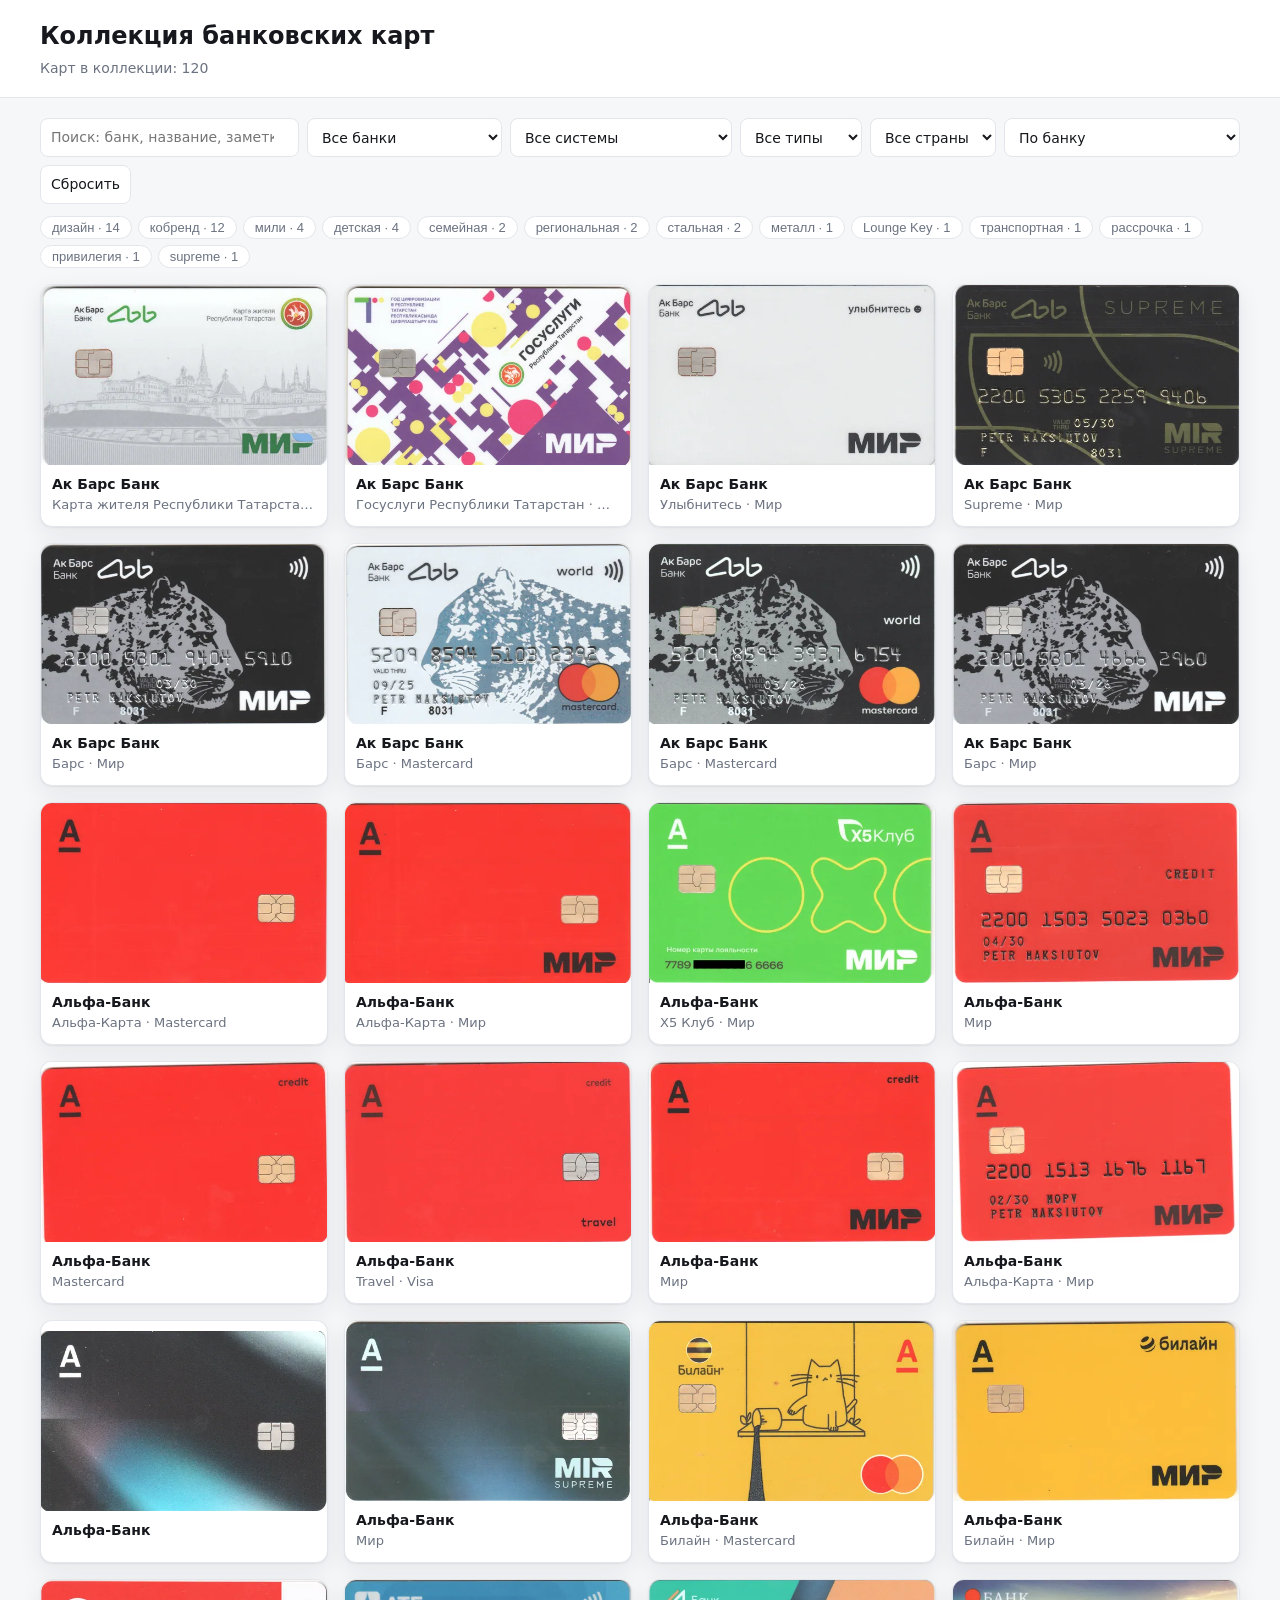
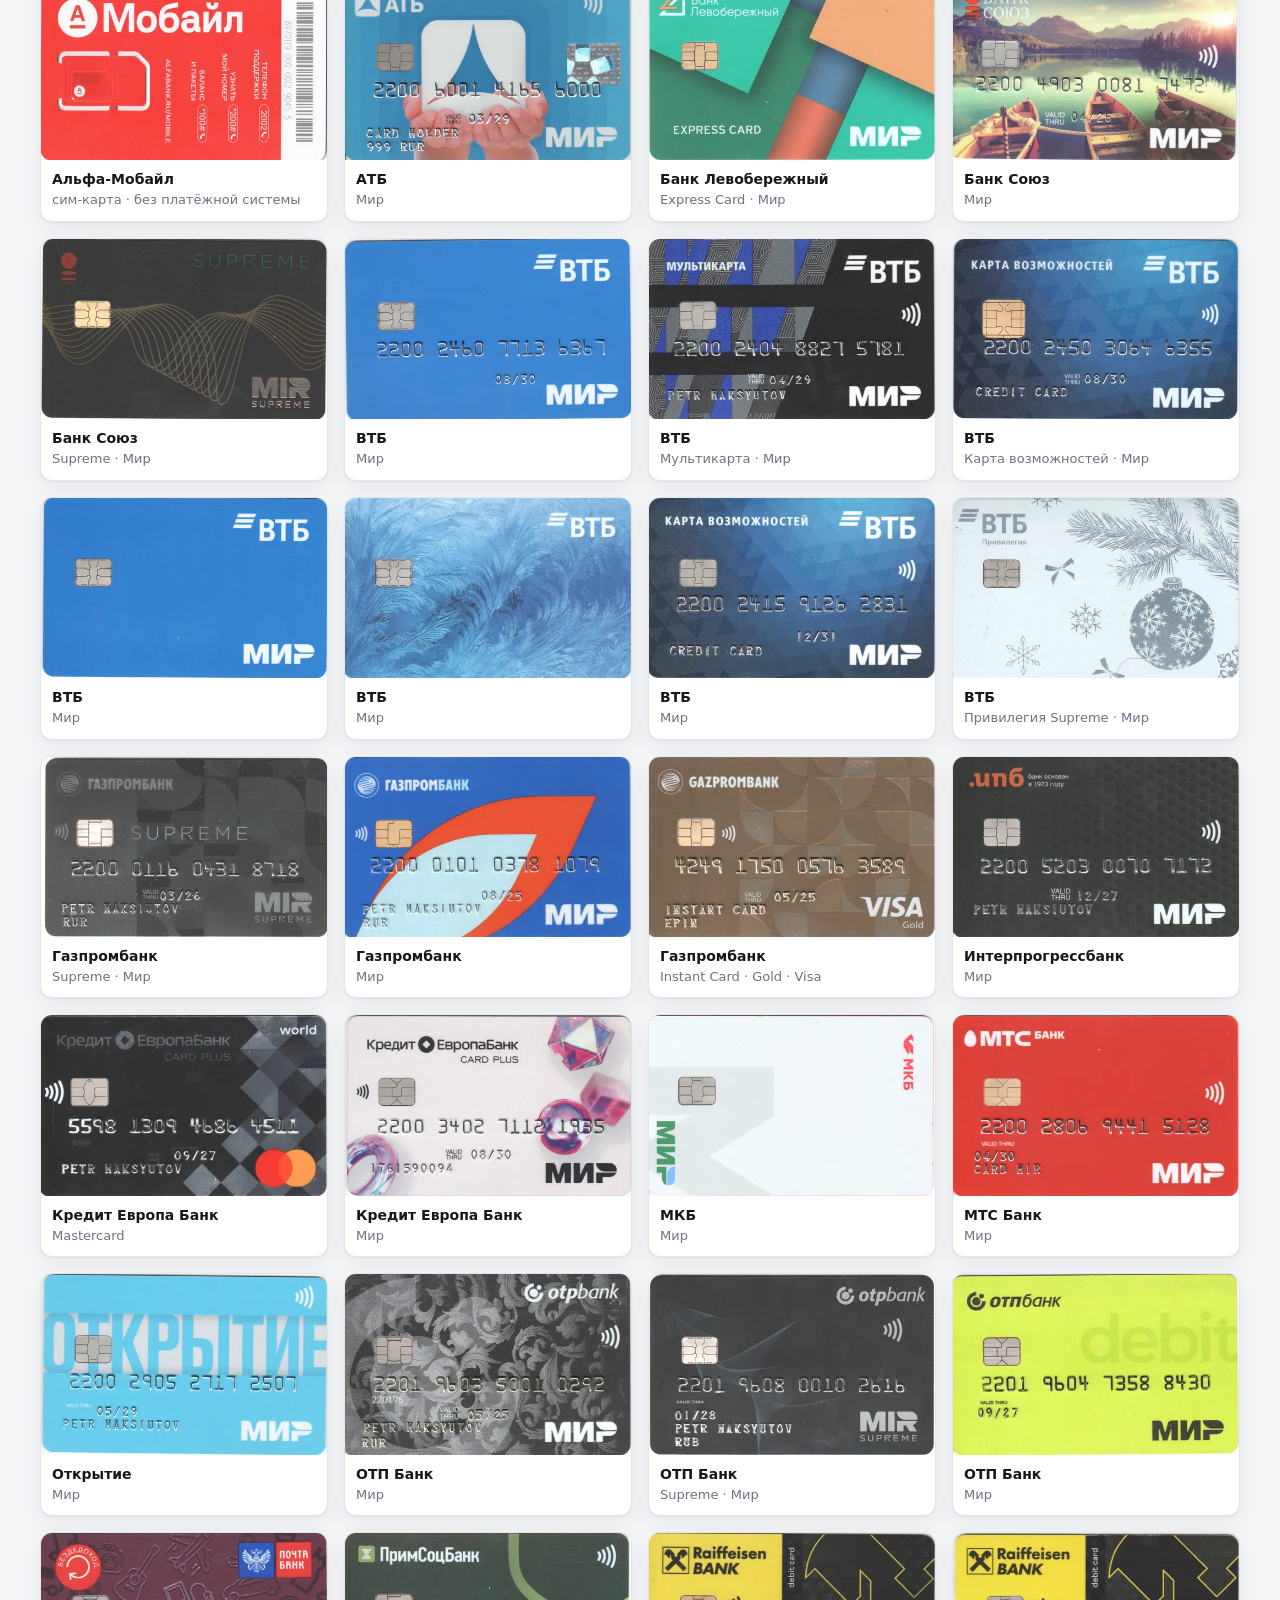
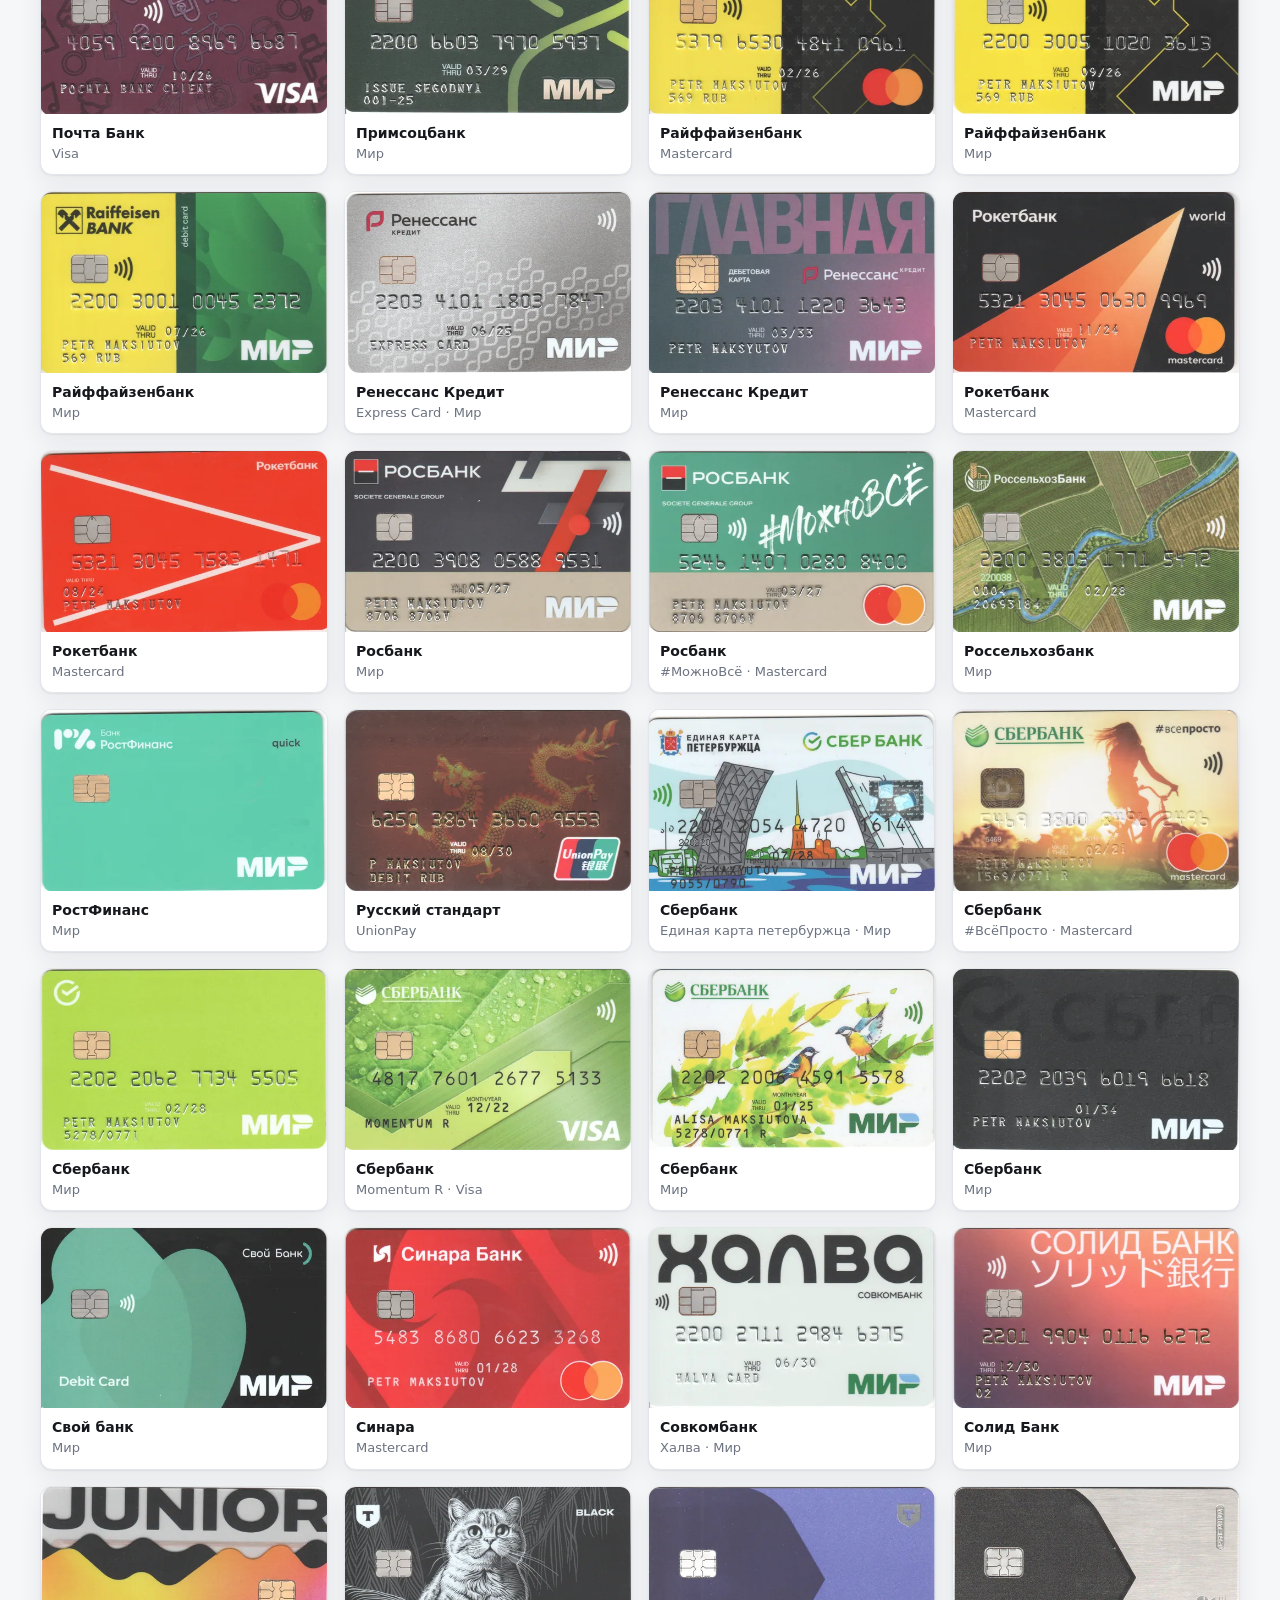
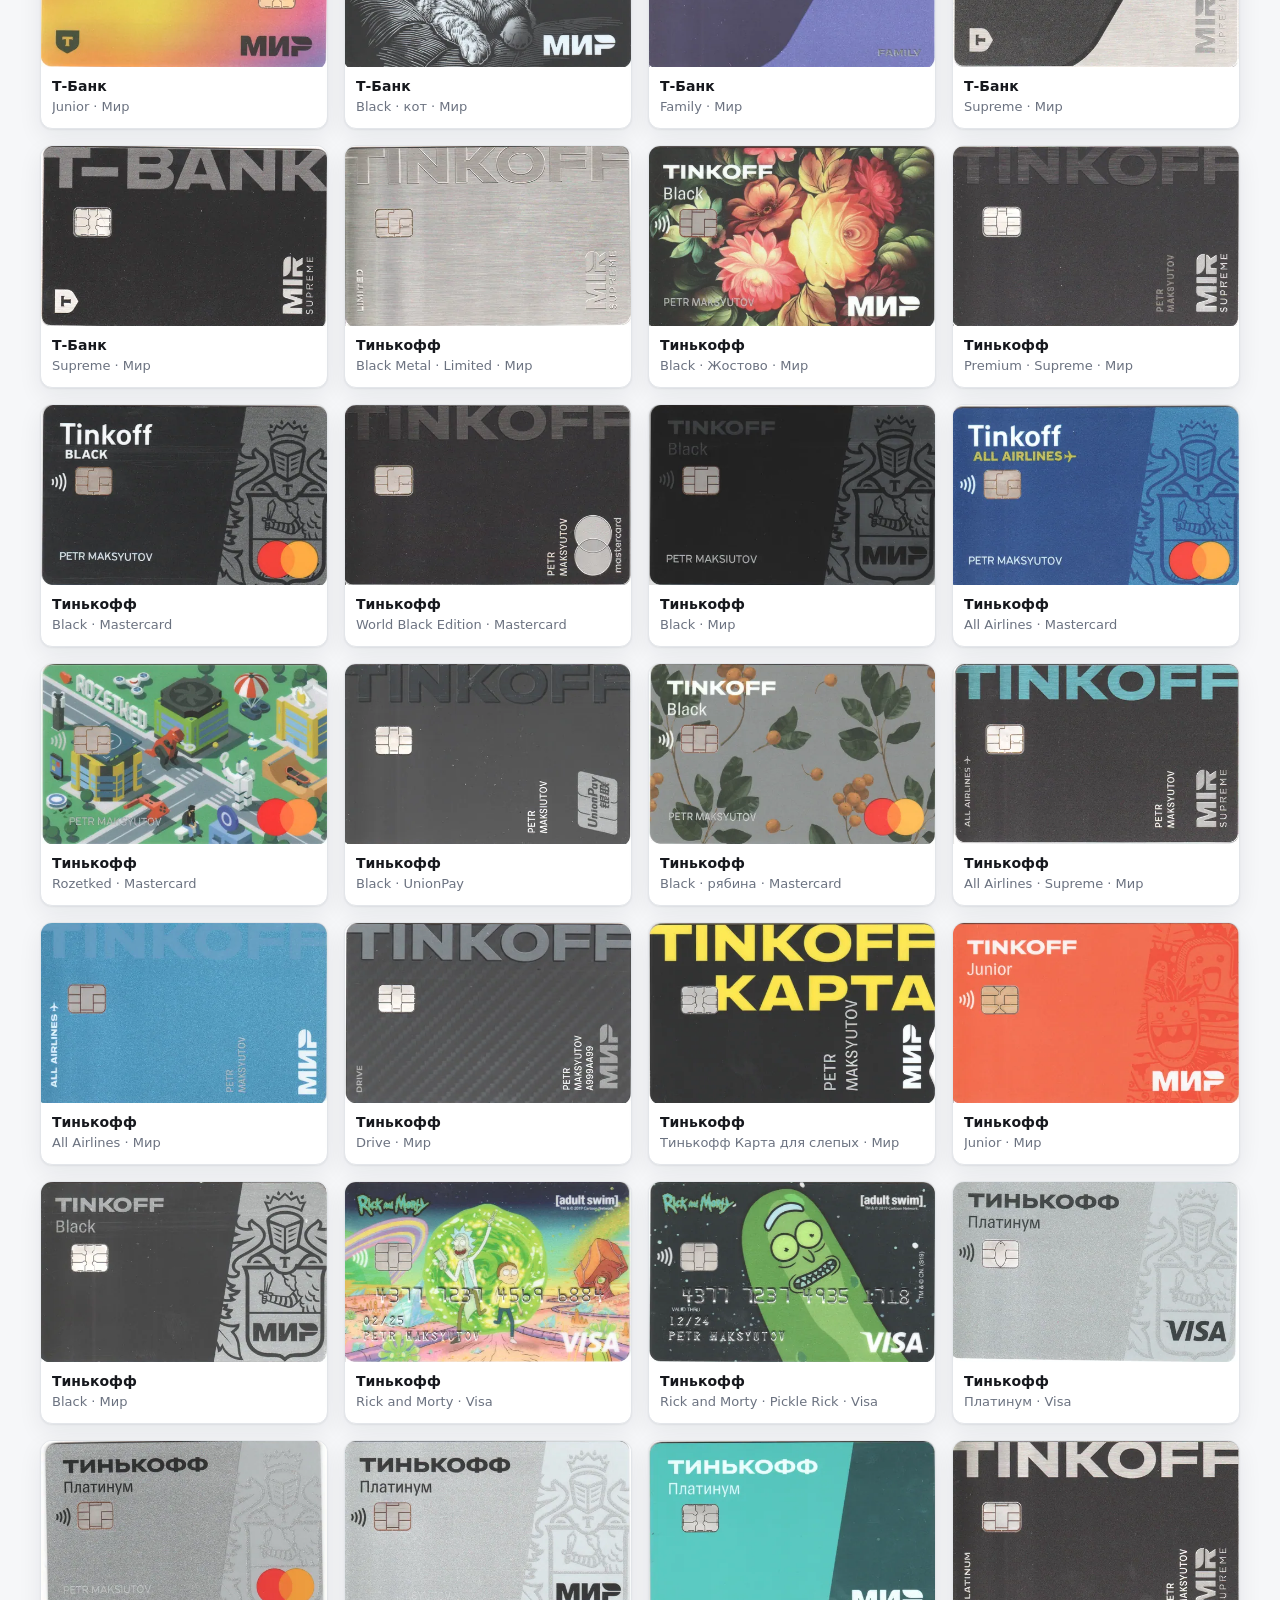
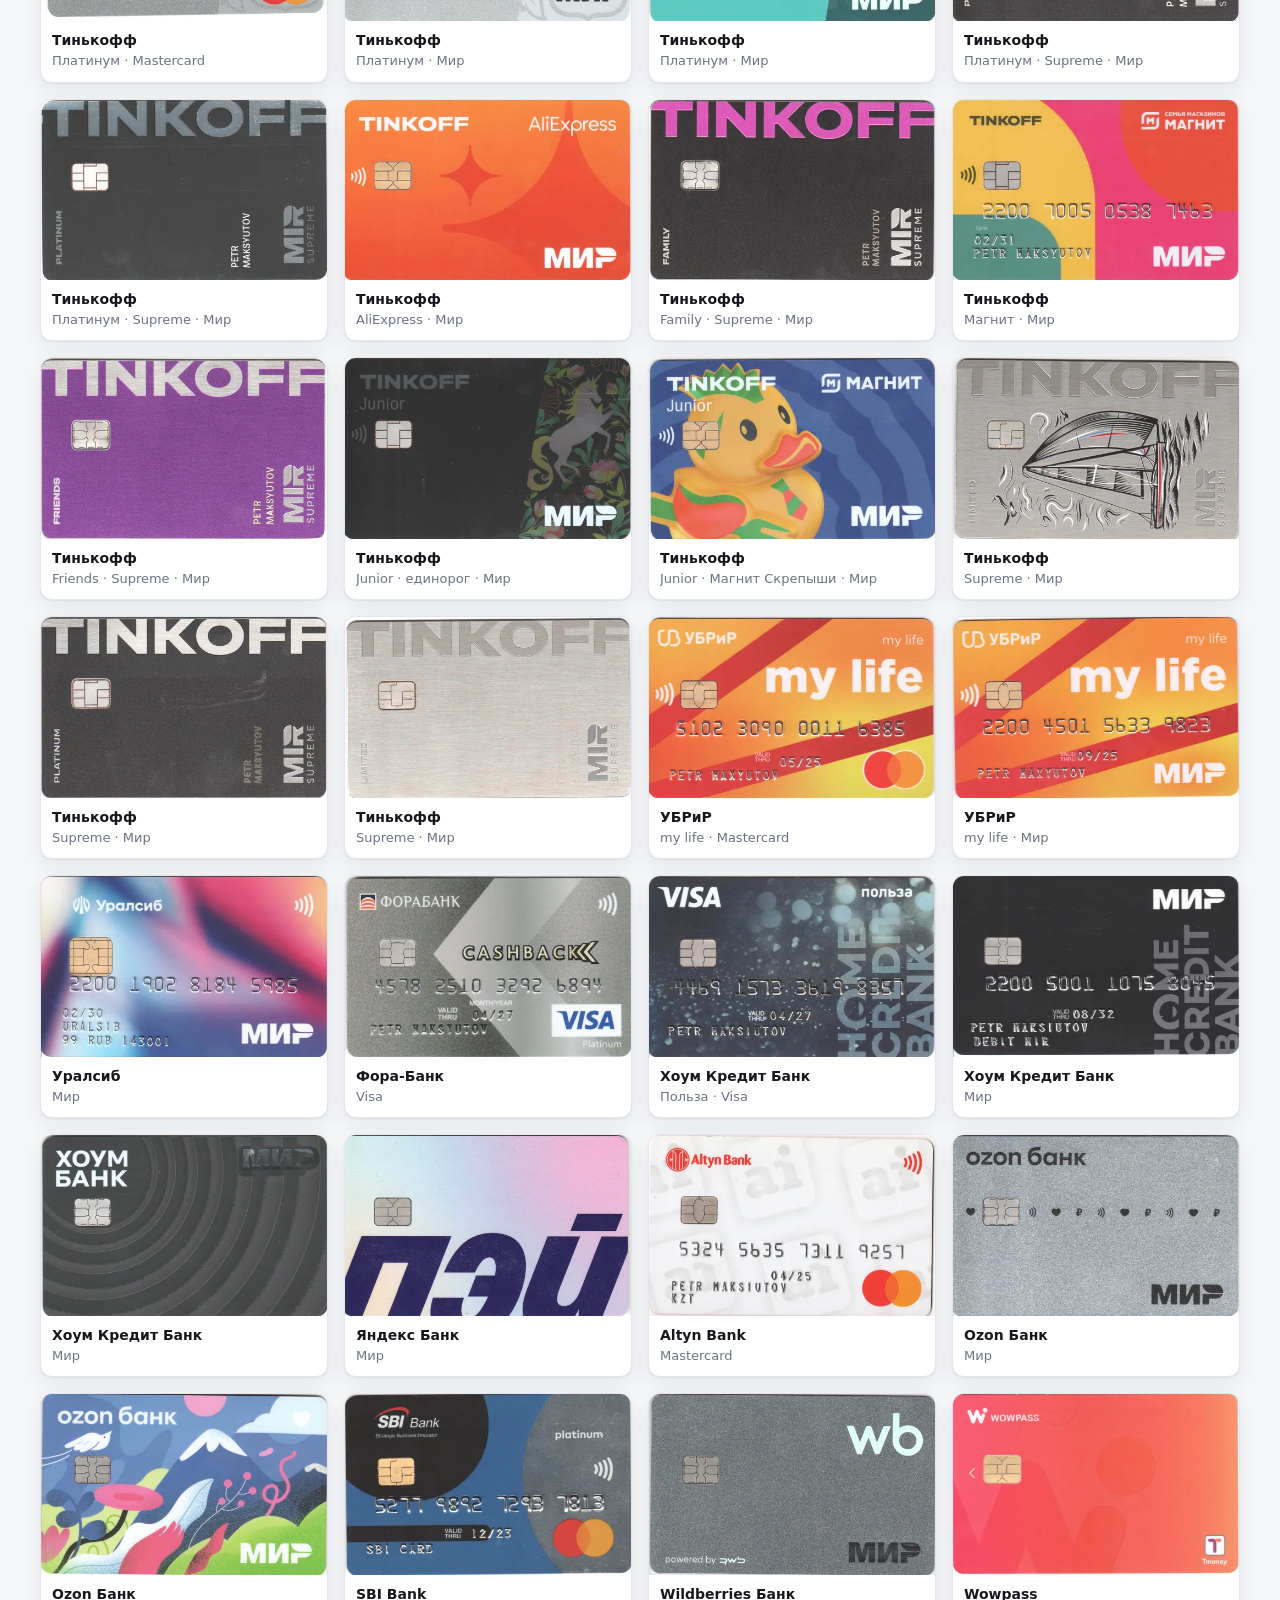
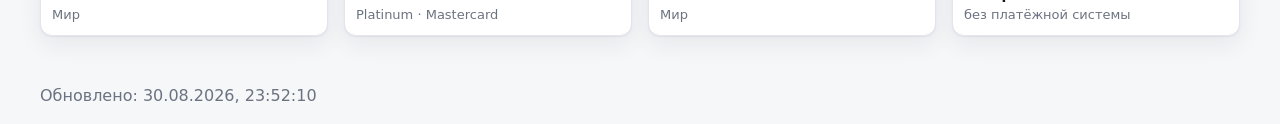
==== index.html @ c851f7f2 "Initial commit" ====
<!doctype html>
<html lang="ru">
<head>
<meta charset="utf-8">
<meta name="viewport" content="width=device-width,initial-scale=1">
<title>Коллекция банковских карт</title>
<meta name="description" content="Каталог коллекции банковских карт со сканами обеих сторон.">
<link rel="stylesheet" href="assets/site.css">
</head>
<body>
<header class="top">
  <div class="wrap">
    <h1>Коллекция банковских карт</h1>
    <p id="count" class="muted"></p>
  </div>
</header>

<div class="wrap">
  <div class="controls">
    <input id="q" type="search" placeholder="Поиск: банк, название, заметки…" autocomplete="off">
    <select id="f-bank"><option value="">Все банки</option></select>
    <select id="f-network"><option value="">Все системы</option></select>
    <select id="f-type"><option value="">Все типы</option></select>
    <select id="f-country"><option value="">Все страны</option></select>
    <select id="sort">
      <option value="bank">По банку</option>
      <option value="id">По порядку сканирования</option>
      <option value="title">По названию</option>
    </select>
    <button id="reset" type="button">Сбросить</button>
  </div>
  <div id="tags" class="tags"></div>
  <div id="grid" class="grid"></div>
  <p id="none" class="muted empty" hidden>Ничего не найдено.</p>
</div>

<footer class="wrap muted">
  <p id="generated"></p>
</footer>

<dialog id="detail">
  <button class="close" value="close" aria-label="Закрыть">×</button>
  <div class="detail-body">
    <div class="shots" id="d-shots"></div>
    <div class="meta">
      <h2 id="d-title"></h2>
      <dl id="d-meta"></dl>
      <p id="d-notes"></p>
      <div class="nav">
        <button id="d-prev" type="button">← предыдущая</button>
        <button id="d-next" type="button">следующая →</button>
      </div>
    </div>
  </div>
</dialog>

<script src="assets/site.js"></script>
</body>
</html>
---- assets/site.css ----
:root{
  --bg:#f6f7f9; --card:#fff; --fg:#16181d; --muted:#6b7280;
  --line:#e3e6ea; --accent:#2f6fed; --shadow:0 1px 2px rgba(16,24,40,.06),0 8px 24px rgba(16,24,40,.07);
}
@media (prefers-color-scheme: dark){
  :root{
    --bg:#101216; --card:#191c22; --fg:#e7e9ee; --muted:#949cab;
    --line:#272c35; --accent:#6aa6ff; --shadow:0 1px 2px rgba(0,0,0,.4),0 8px 24px rgba(0,0,0,.35);
  }
}
*{box-sizing:border-box}
body{margin:0;background:var(--bg);color:var(--fg);
  font:16px/1.5 -apple-system,"Segoe UI",Roboto,system-ui,sans-serif}
.wrap{max-width:1240px;margin:0 auto;padding:0 20px}
.muted{color:var(--muted)}
h1{font-size:24px;margin:0}

.top{border-bottom:1px solid var(--line);background:var(--card);padding:18px 0;margin-bottom:20px}
.top p{margin:4px 0 0;font-size:14px}

.controls{display:flex;flex-wrap:wrap;gap:8px;margin-bottom:12px}
.controls input,.controls select,.controls button{
  background:var(--card);color:var(--fg);border:1px solid var(--line);
  border-radius:8px;padding:8px 10px;font:inherit;font-size:14px}
.controls input{flex:1 1 240px;min-width:180px}
.controls button{cursor:pointer}
.controls button:hover{border-color:var(--accent)}

.tags{display:flex;flex-wrap:wrap;gap:6px;margin-bottom:16px}
.tag{border:1px solid var(--line);background:var(--card);border-radius:999px;
  padding:3px 11px;font-size:13px;cursor:pointer;color:var(--muted)}
.tag[aria-pressed="true"]{background:var(--accent);border-color:var(--accent);color:#fff}

.grid{display:grid;gap:16px;grid-template-columns:repeat(auto-fill,minmax(230px,1fr));
  padding-bottom:32px}
.item{background:var(--card);border:1px solid var(--line);border-radius:12px;overflow:hidden;
  cursor:pointer;box-shadow:var(--shadow);text-align:left;padding:0;font:inherit;color:inherit;
  transition:transform .12s ease}
.item:hover{transform:translateY(-2px)}
.item img{width:100%;aspect-ratio:1.585;object-fit:cover;display:block;background:#0b0d10}
.item .cap{padding:9px 11px 11px}
.item .cap b{display:block;font-weight:600;font-size:14px}
.item .cap span{display:block;color:var(--muted);font-size:13px;
  overflow:hidden;text-overflow:ellipsis;white-space:nowrap}
.empty{padding:40px 0;text-align:center}

dialog{border:none;border-radius:14px;padding:0;background:var(--card);color:var(--fg);
  max-width:min(1150px,94vw);width:100%;max-height:92vh;overflow:auto;box-shadow:var(--shadow)}
dialog::backdrop{background:rgba(8,10,14,.72)}
.close{position:absolute;top:10px;right:12px;background:transparent;border:0;color:var(--muted);
  font-size:26px;line-height:1;cursor:pointer;z-index:2}
.detail-body{display:grid;grid-template-columns:minmax(0,2fr) minmax(230px,1fr);gap:22px;padding:22px}
.shots{display:grid;gap:12px}
.shots figure{margin:0}
.shots img{width:100%;max-height:40vh;object-fit:contain;border-radius:8px;display:block;
  background:#0b0d10}
.shots figcaption{font-size:12px;color:var(--muted);padding-top:4px}
.meta h2{margin:0 0 12px;font-size:19px}
.meta dl{display:grid;grid-template-columns:auto 1fr;gap:5px 12px;margin:0 0 14px;font-size:14px}
.meta dt{color:var(--muted)}
.meta dd{margin:0}
.meta .nav{display:flex;gap:8px;margin-top:16px}
.meta .nav button{flex:1;background:var(--bg);color:var(--fg);border:1px solid var(--line);
  border-radius:8px;padding:7px;font:inherit;font-size:13px;cursor:pointer}
.meta .nav button:hover{border-color:var(--accent)}

@media (max-width:760px){
  .detail-body{grid-template-columns:1fr;padding:16px}
  .grid{grid-template-columns:repeat(auto-fill,minmax(150px,1fr));gap:12px}
}
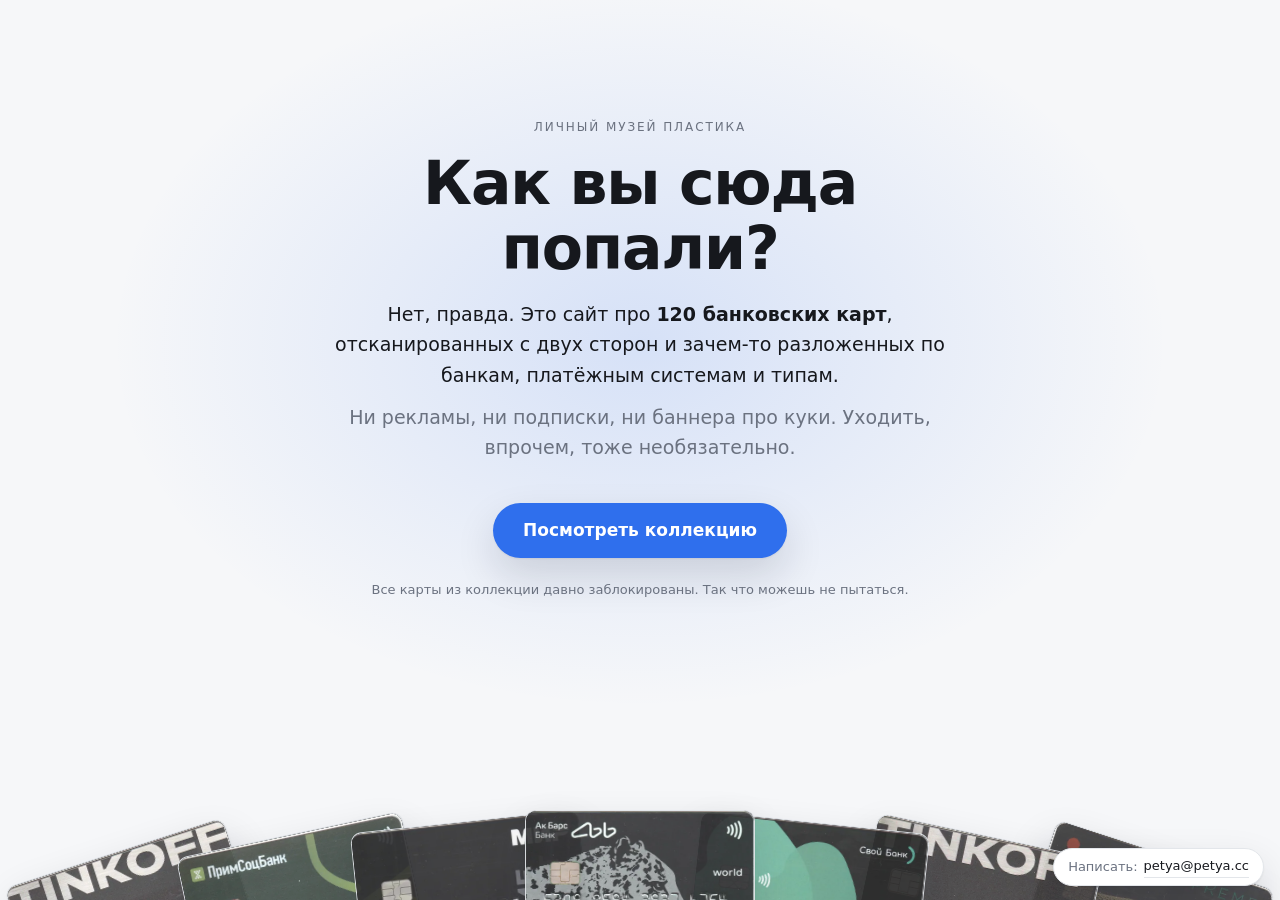
==== commit 3170c8b3: "Лендинг как точка входа, галерея на collection.html Главной страницей стал лендинг с кнопкой в колле" ====
--- a/index.html
+++ b/index.html
@@ -4,56 +4,40 @@
 <meta charset="utf-8">
 <meta name="viewport" content="width=device-width,initial-scale=1">
 <title>Коллекция банковских карт</title>
-<meta name="description" content="Каталог коллекции банковских карт со сканами обеих сторон.">
-<link rel="stylesheet" href="assets/site.css">
+<meta name="description" content="Личная коллекция банковских карт со сканами обеих сторон.">
+<link rel="stylesheet" href="assets/landing.css">
 </head>
 <body>
-<header class="top">
-  <div class="wrap">
-    <h1>Коллекция банковских карт</h1>
-    <p id="count" class="muted"></p>
-  </div>
-</header>
 
-<div class="wrap">
-  <div class="controls">
-    <input id="q" type="search" placeholder="Поиск: банк, название, заметки…" autocomplete="off">
-    <select id="f-bank"><option value="">Все банки</option></select>
-    <select id="f-network"><option value="">Все системы</option></select>
-    <select id="f-type"><option value="">Все типы</option></select>
-    <select id="f-country"><option value="">Все страны</option></select>
-    <select id="sort">
-      <option value="bank">По банку</option>
-      <option value="id">По порядку сканирования</option>
-      <option value="title">По названию</option>
-    </select>
-    <button id="reset" type="button">Сбросить</button>
-  </div>
-  <div id="tags" class="tags"></div>
-  <div id="grid" class="grid"></div>
-  <p id="none" class="muted empty" hidden>Ничего не найдено.</p>
+<div class="stage">
+  <main class="hero">
+    <p class="kicker">Личный музей пластика</p>
+    <h1>Как вы сюда попали?</h1>
+    <p class="lead">
+      Нет, правда. Это сайт про <b><span id="count">120</span> банковских карт</b>,
+      отсканированных с двух сторон и зачем-то разложенных по банкам,
+      платёжным системам и типам.
+    </p>
+    <p class="lead muted">
+      Ни рекламы, ни подписки, ни баннера про куки. Уходить, впрочем, тоже необязательно.
+    </p>
+
+    <a class="cta" href="collection.html">Посмотреть коллекцию</a>
+
+    <p class="note">
+      Все карты из коллекции давно заблокированы. Так что можешь не пытаться.
+    </p>
+  </main>
+
+  <div class="fan" id="fan" aria-hidden="true"></div>
 </div>
 
-<footer class="wrap muted">
-  <p id="generated"></p>
+<footer class="corner">
+  <a id="mail" href="#" title="Написать письмо">
+    <span class="muted">Написать:</span><span id="mailaddr">…</span>
+  </a>
 </footer>
 
-<dialog id="detail">
-  <button class="close" value="close" aria-label="Закрыть">×</button>
-  <div class="detail-body">
-    <div class="shots" id="d-shots"></div>
-    <div class="meta">
-      <h2 id="d-title"></h2>
-      <dl id="d-meta"></dl>
-      <p id="d-notes"></p>
-      <div class="nav">
-        <button id="d-prev" type="button">← предыдущая</button>
-        <button id="d-next" type="button">следующая →</button>
-      </div>
-    </div>
-  </div>
-</dialog>
-
-<script src="assets/site.js"></script>
+<script src="assets/landing.js"></script>
 </body>
 </html>
--- a/assets/landing.css
+++ b/assets/landing.css
@@ -0,0 +1,104 @@
+:root{
+  --bg:#f6f7f9; --card:#fff; --fg:#16181d; --muted:#6b7280;
+  --line:#e3e6ea; --accent:#2f6fed; --accent-fg:#fff;
+  --glow:rgba(47,111,237,.16);
+  --shadow:0 1px 2px rgba(16,24,40,.06),0 18px 40px rgba(16,24,40,.14);
+}
+@media (prefers-color-scheme: dark){
+  :root{
+    --bg:#0e1014; --card:#191c22; --fg:#e7e9ee; --muted:#949cab;
+    --line:#272c35; --accent:#6aa6ff; --accent-fg:#0d1117;
+    --glow:rgba(106,166,255,.20);
+    --shadow:0 1px 2px rgba(0,0,0,.5),0 18px 44px rgba(0,0,0,.55);
+  }
+}
+*{box-sizing:border-box}
+html,body{height:100%}
+body{
+  margin:0;background:var(--bg);color:var(--fg);
+  font:16px/1.6 -apple-system,"Segoe UI",Roboto,system-ui,sans-serif;
+  overflow-x:hidden;
+}
+.muted{color:var(--muted)}
+
+/* Мягкое свечение за текстом, чтобы веер карт не мешал читать */
+.stage{
+  position:relative;min-height:100%;display:flex;flex-direction:column;
+  align-items:center;justify-content:center;
+  padding:clamp(24px,5vh,48px) 20px 0;overflow:hidden;
+}
+.stage::before{
+  content:"";position:absolute;left:50%;top:38%;width:min(1100px,140vw);height:min(760px,110vh);
+  transform:translate(-50%,-50%);background:radial-gradient(ellipse at center,var(--glow),transparent 68%);
+  pointer-events:none;
+}
+
+.hero{position:relative;z-index:2;max-width:640px;text-align:center;margin:auto 0}
+.kicker{
+  margin:0 0 14px;font-size:12px;letter-spacing:.16em;text-transform:uppercase;
+  color:var(--muted);
+}
+h1{
+  margin:0 0 18px;font-size:clamp(34px,7vw,60px);line-height:1.08;
+  letter-spacing:-.02em;font-weight:700;
+}
+.lead{margin:0 0 12px;font-size:clamp(16px,2.1vw,19px)}
+.lead b{font-weight:600}
+
+.cta{
+  display:inline-block;margin:clamp(16px,3.4vh,28px) 0 0;padding:14px 30px;border-radius:999px;
+  background:var(--accent);color:var(--accent-fg);text-decoration:none;
+  font-weight:600;font-size:17px;box-shadow:var(--shadow);
+  transition:transform .14s ease,filter .14s ease;
+}
+.cta:hover{transform:translateY(-2px);filter:brightness(1.06)}
+.cta:active{transform:translateY(0)}
+.cta:focus-visible{outline:3px solid var(--accent);outline-offset:3px}
+
+.note{margin:clamp(14px,2.6vh,22px) 0 0;font-size:13px;color:var(--muted)}
+
+/* Веер сканов, выглядывающий из-за нижнего края */
+.fan{
+  position:relative;z-index:1;width:100%;max-width:1100px;height:190px;
+  margin-top:clamp(14px,4vh,36px);pointer-events:none;
+}
+.fan img{
+  position:absolute;left:50%;bottom:-58px;width:230px;border-radius:11px;
+  border:1px solid var(--line);background:#0b0d10;box-shadow:var(--shadow);
+  opacity:0;animation:rise .7s cubic-bezier(.22,.8,.3,1) forwards;
+}
+@keyframes rise{to{opacity:.92}}
+@media (prefers-reduced-motion: reduce){
+  .fan img{animation:none;opacity:.92}
+  .cta{transition:none}
+}
+
+.corner{
+  position:fixed;right:16px;bottom:14px;z-index:3;font-size:13px;
+  background:var(--card);border:1px solid var(--line);border-radius:999px;
+  box-shadow:var(--shadow);
+}
+/* Ссылка занимает всю плашку: клик по слову «Написать» тоже открывает письмо */
+.corner a{
+  display:flex;align-items:center;gap:6px;padding:7px 14px;
+  color:var(--fg);text-decoration:none;border-radius:inherit;
+}
+.corner a #mailaddr{border-bottom:1px solid var(--line)}
+.corner a:hover{color:var(--accent)}
+.corner a:hover #mailaddr{border-bottom-color:currentColor}
+.corner a:focus-visible{outline:3px solid var(--accent);outline-offset:2px}
+
+@media (max-width:640px){
+  .stage{padding-top:36px}
+  .fan{height:130px}
+  .fan img{width:160px;bottom:-40px}
+  .corner{right:10px;bottom:10px;font-size:12px}
+}
+
+/* Низкие окна: убираем воздух, чтобы кнопка оставалась на первом экране */
+@media (max-height:640px){
+  h1{margin-bottom:12px}
+  .lead{font-size:15px;margin-bottom:8px}
+  .fan{height:110px}
+  .fan img{width:150px;bottom:-34px}
+}
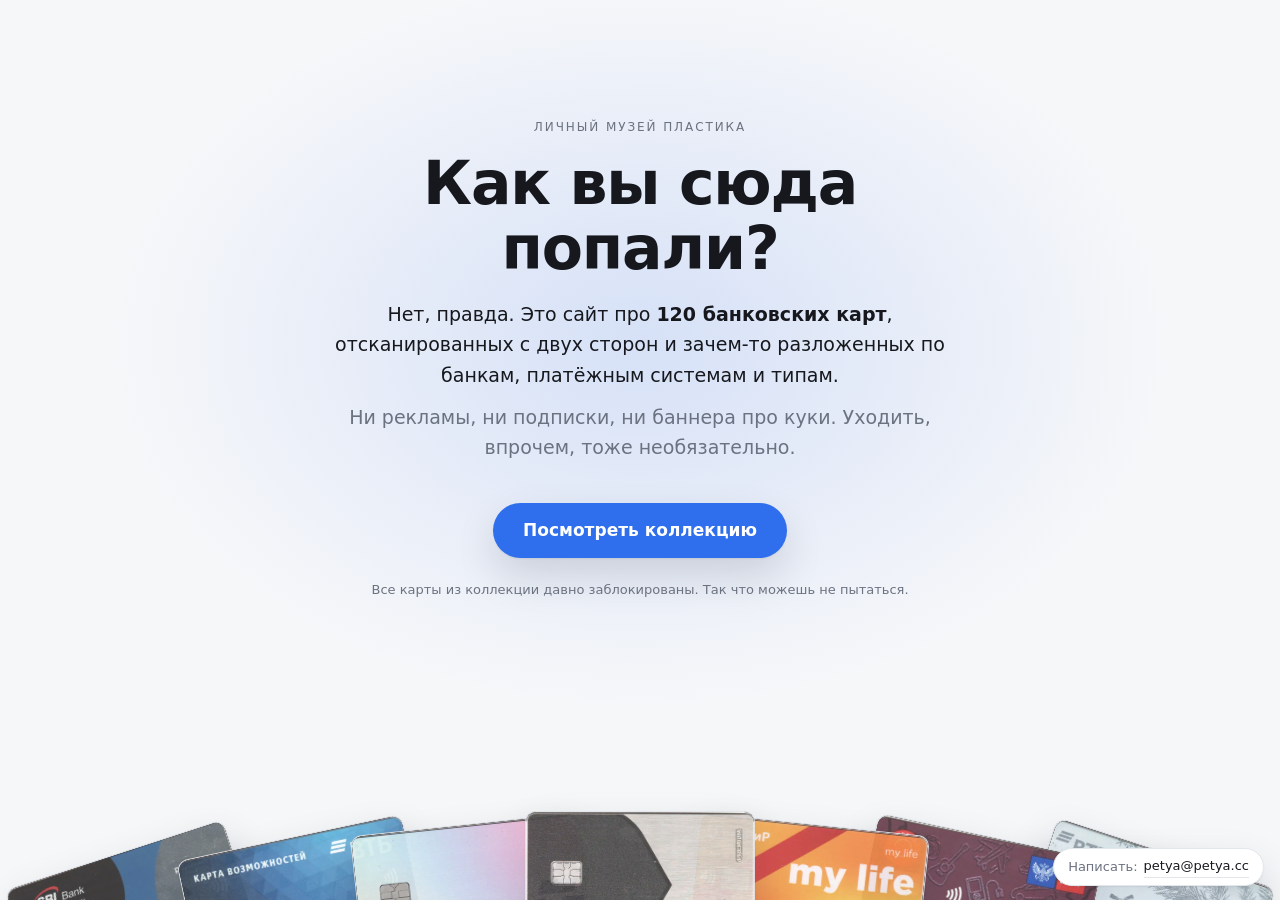
==== commit 68a9867d: "Адреса без .html: галерея переехала в collection/ На статике расширение убирается только папками, по" ====
--- a/index.html
+++ b/index.html
@@ -5,7 +5,7 @@
 <meta name="viewport" content="width=device-width,initial-scale=1">
 <title>Коллекция банковских карт</title>
 <meta name="description" content="Личная коллекция банковских карт со сканами обеих сторон.">
-<link rel="stylesheet" href="assets/landing.css">
+<link rel="stylesheet" href="/assets/landing.css">
 </head>
 <body>
 
@@ -22,7 +22,7 @@
       Ни рекламы, ни подписки, ни баннера про куки. Уходить, впрочем, тоже необязательно.
     </p>
 
-    <a class="cta" href="collection.html">Посмотреть коллекцию</a>
+    <a class="cta" href="/collection/">Посмотреть коллекцию</a>
 
     <p class="note">
       Все карты из коллекции давно заблокированы. Так что можешь не пытаться.
@@ -38,6 +38,6 @@
   </a>
 </footer>
 
-<script src="assets/landing.js"></script>
+<script src="/assets/landing.js"></script>
 </body>
 </html>
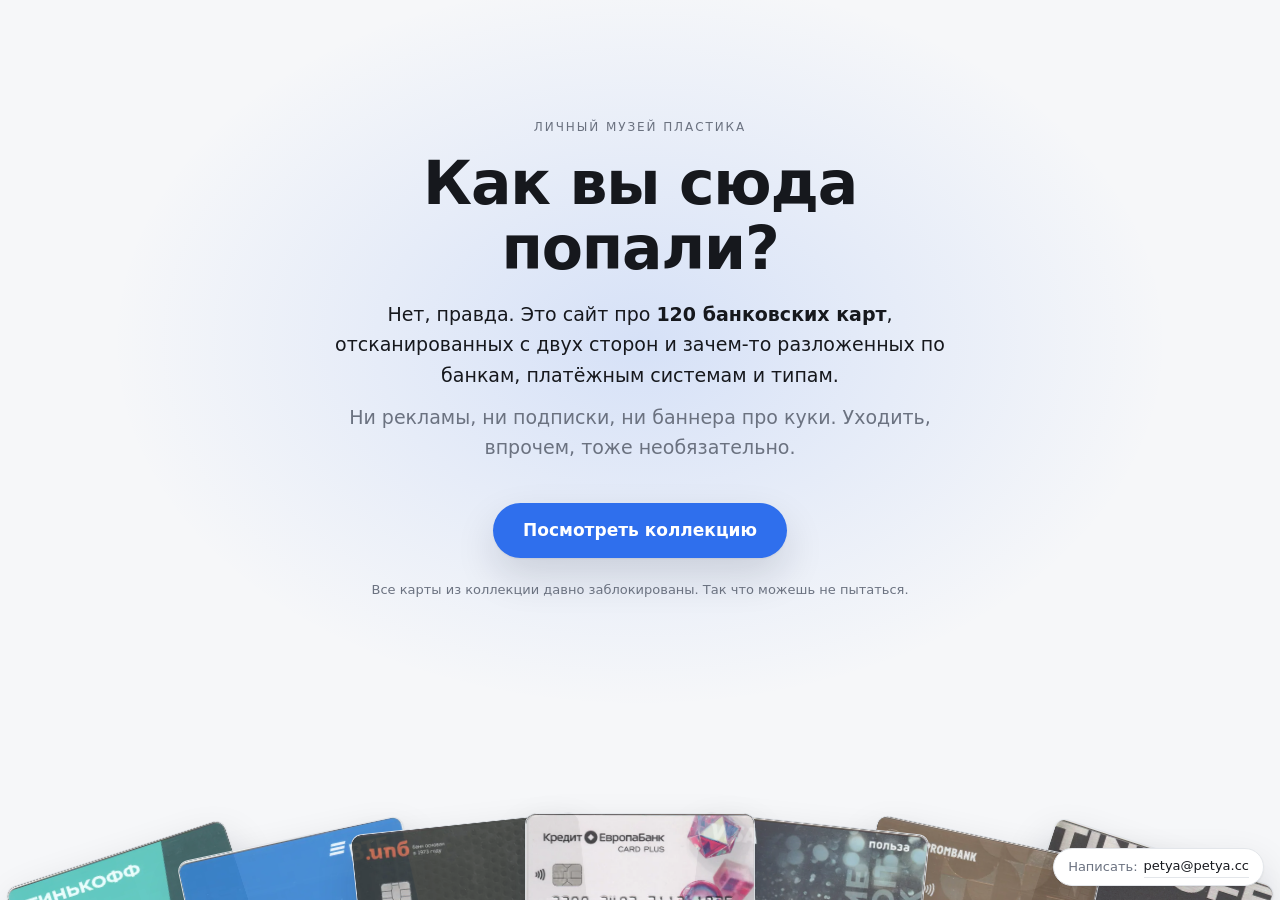
==== commit 3f69f4a8: "Фавиконка: карта из стопки SVG как основная иконка, ico на 16/32/48 и apple-touch-icon 180 как фолбэ" ====
--- a/index.html
+++ b/index.html
@@ -4,6 +4,9 @@
 <meta charset="utf-8">
 <meta name="viewport" content="width=device-width,initial-scale=1">
 <title>Коллекция банковских карт</title>
+<link rel="icon" href="/favicon.svg" type="image/svg+xml">
+<link rel="alternate icon" href="/favicon.ico" sizes="any">
+<link rel="apple-touch-icon" href="/apple-touch-icon.png">
 <meta name="description" content="Личная коллекция банковских карт со сканами обеих сторон.">
 <link rel="stylesheet" href="/assets/landing.css">
 </head>
--- a/assets/landing.css
+++ b/assets/landing.css
@@ -21,7 +21,7 @@
 }
 .muted{color:var(--muted)}
 
-/* Мягкое свечение за текстом, чтобы веер карт не мешал читать */
+
 .stage{
   position:relative;min-height:100%;display:flex;flex-direction:column;
   align-items:center;justify-content:center;
@@ -57,7 +57,7 @@
 
 .note{margin:clamp(14px,2.6vh,22px) 0 0;font-size:13px;color:var(--muted)}
 
-/* Веер сканов, выглядывающий из-за нижнего края */
+
 .fan{
   position:relative;z-index:1;width:100%;max-width:1100px;height:190px;
   margin-top:clamp(14px,4vh,36px);pointer-events:none;
@@ -78,7 +78,7 @@
   background:var(--card);border:1px solid var(--line);border-radius:999px;
   box-shadow:var(--shadow);
 }
-/* Ссылка занимает всю плашку: клик по слову «Написать» тоже открывает письмо */
+
 .corner a{
   display:flex;align-items:center;gap:6px;padding:7px 14px;
   color:var(--fg);text-decoration:none;border-radius:inherit;
@@ -95,7 +95,7 @@
   .corner{right:10px;bottom:10px;font-size:12px}
 }
 
-/* Низкие окна: убираем воздух, чтобы кнопка оставалась на первом экране */
+
 @media (max-height:640px){
   h1{margin-bottom:12px}
   .lead{font-size:15px;margin-bottom:8px}
